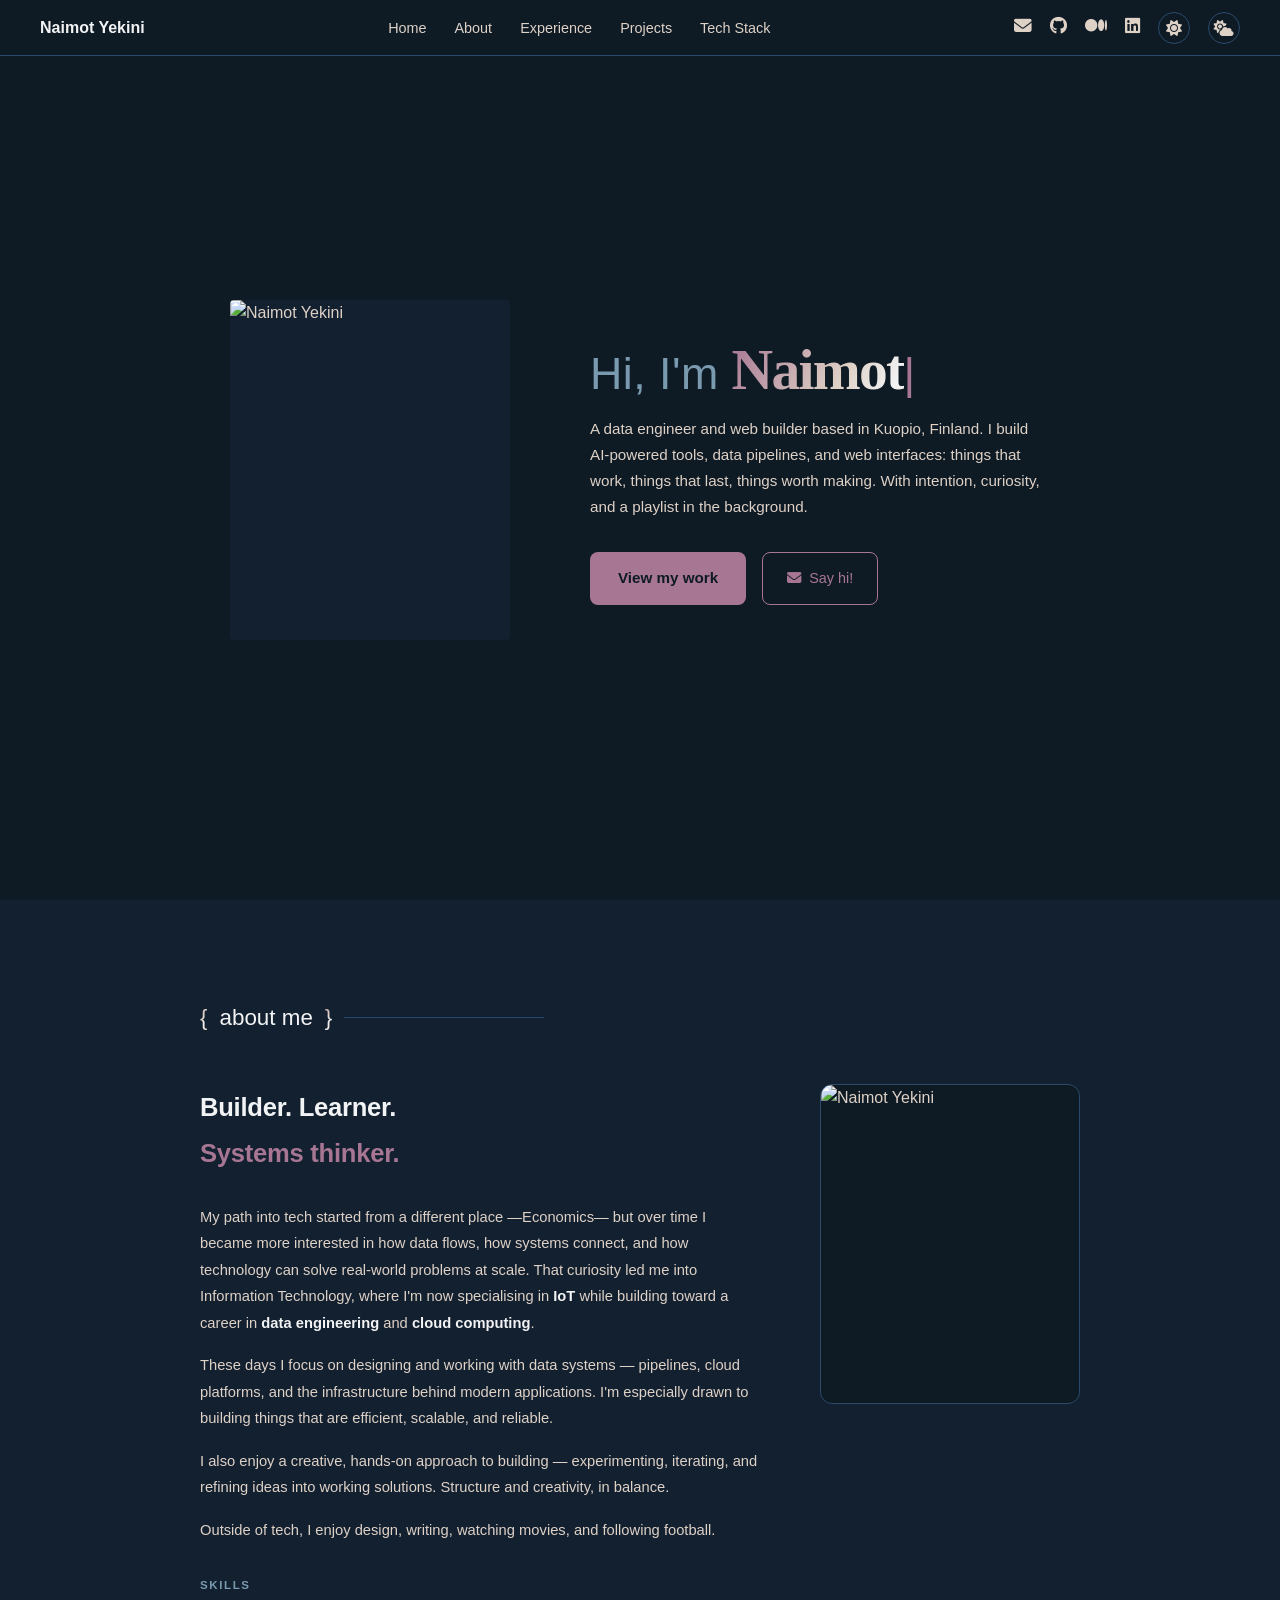
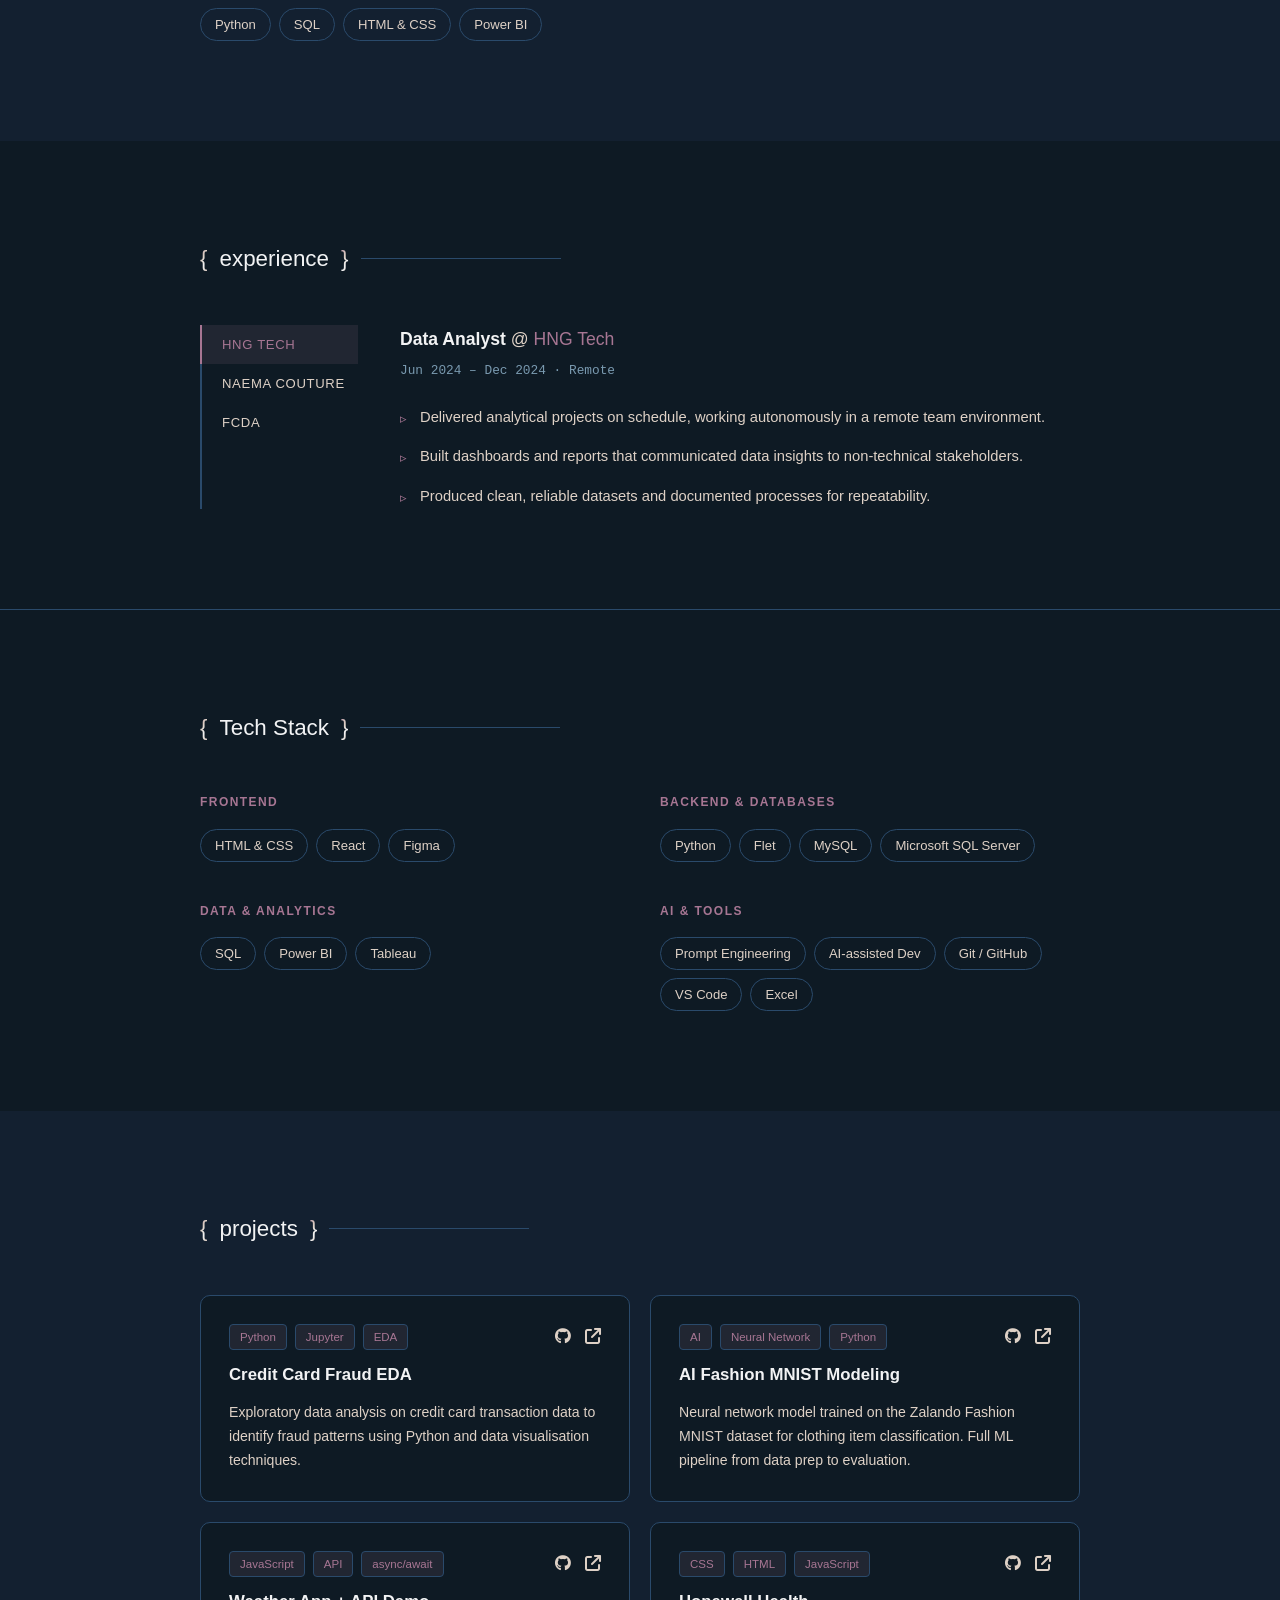
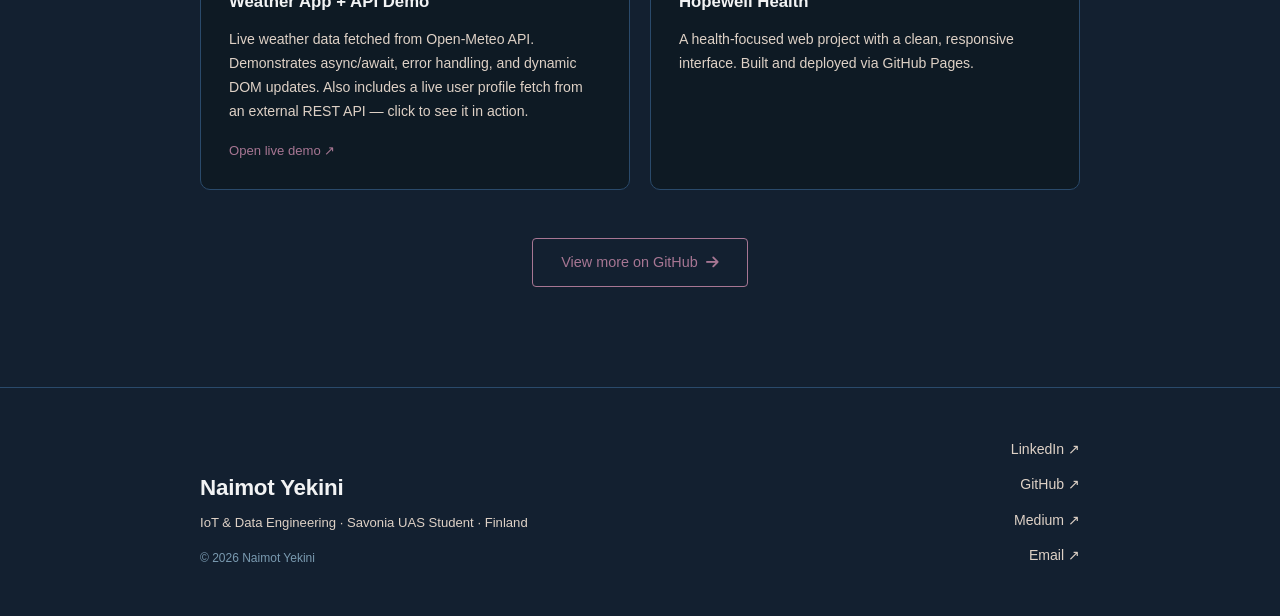
==== index.html @ 06951193 "add weather modal widget" ====
<!DOCTYPE html>
<html lang="en">
<head>
  <meta charset="UTF-8">
  <meta name="viewport" content="width=device-width, initial-scale=1.0">
  <title>Naimot Yekini – Portfolio</title>
  <link rel="stylesheet" href="style.css">
  <link rel="stylesheet" href="https://cdnjs.cloudflare.com/ajax/libs/font-awesome/6.5.0/css/all.min.css">
</head>
<body>

  <!-- Navigation -->
  <nav id="navbar">
    <span class="nav-name">Naimot Yekini</span>
    <ul class="nav-links">
      <li><a href="#home">Home</a></li>
      <li><a href="#about">About</a></li>
      <li><a href="#experience">Experience</a></li>
      <li><a href="#projects">Projects</a></li>
      <li><a href="#tech-stack">Tech Stack</a></li>
    </ul>
    <ul class="nav-icons">
      <li><a href="mailto:naimotyekini95@gmail.com" aria-label="Email"><i class="fas fa-envelope"></i></a></li>
      <li><a href="https://github.com/onikeyek" target="_blank" rel="noopener" aria-label="GitHub"><i class="fab fa-github"></i></a></li>
      <li><a href="https://medium.com/@naimotyekini95" target="_blank" rel="noopener" aria-label="Medium"><i class="fab fa-medium"></i></a></li>
      <li><a href="https://linkedin.com/in/naimot-yekini-46216397" target="_blank" rel="noopener" aria-label="LinkedIn"><i class="fab fa-linkedin"></i></a></li>
      <li><button id="themeToggle" aria-label="Toggle theme"><i class="fas fa-sun"></i></button></li>
      <li><button id="weatherBtn" aria-label="Weather"><i class="fas fa-cloud-sun"></i></button></li>
    </ul>
  </nav>

  <!-- Weather Modal -->
  <div id="weatherModal" class="w-modal-overlay" aria-hidden="true">
    <div class="w-modal" role="dialog" aria-label="Weather Forecast">
      <div class="w-modal-header">
        <div class="w-modal-title">
          <span>⛅</span>
          <h2>Weather Forecast</h2>
        </div>
        <button class="w-modal-close" id="weatherClose" aria-label="Close">✕</button>
      </div>
      <p class="w-modal-sub">Current conditions for selected cities</p>
      <div class="w-city-list">
        <button class="w-city-btn active" data-city="Kuopio"   data-lat="62.8924" data-lon="27.6770">KUOPIO</button>
        <button class="w-city-btn"        data-city="Helsinki" data-lat="60.1699" data-lon="24.9384">HELSINKI</button>
        <button class="w-city-btn"        data-city="Lagos"    data-lat="6.5244"  data-lon="3.3792">LAGOS</button>
        <button class="w-city-btn"        data-city="London"   data-lat="51.5074" data-lon="-0.1278">LONDON</button>
      </div>
      <div class="w-result" id="wResult">
        <div class="w-row"><span class="w-label">CITY</span><span class="w-val" id="wCity">--</span></div>
        <div class="w-row"><span class="w-label">TEMPERATURE</span><span class="w-val" id="wTemp">--</span></div>
        <div class="w-row"><span class="w-label">WIND SPEED</span><span class="w-val" id="wWind">--</span></div>
        <div class="w-row"><span class="w-label">CONDITION</span><span class="w-val" id="wCond">--</span></div>
        <div class="w-row"><span class="w-label">RECORDED AT</span><span class="w-val" id="wTime">--</span></div>
      </div>
    </div>
  </div>

  <!-- Home / Hero Section -->
  <section id="home">
    <div class="hero-image">
      <img src="images/naimotA.png" alt="Naimot Yekini" id="profile-img">
    </div>
    <div class="hero-text">
      <h1>Hi, I'm <span class="highlight">Naimot</span><span class="cursor">|</span></h1>
      <p class="hero-bio">
        A data engineer and web builder based in Kuopio, Finland.
        I build AI-powered tools, data pipelines, and web interfaces:
        things that work, things that last, things worth making.
        With intention, curiosity, and a playlist in the background.
      </p>
      <div class="hero-cta">
        <a href="#projects" class="btn-primary">View my work</a>
        <a href="mailto:naimotyekini95@gmail.com" class="btn-say-hi">
          <i class="fas fa-envelope"></i> Say hi!
        </a>
      </div>
    </div>
  </section>

  <!-- About Section -->
  <section id="about">
    <div class="section-inner">
      <h2 class="about-heading"><span class="about-brace">{</span> about me <span class="about-brace">}</span></h2>

      <div class="about-grid">
        <!-- Left: bio + skills -->
        <div class="about-text">
          <p class="about-tagline">Builder. Learner.<span class="teal">Systems thinker.</span></p>
          <p>
            My path into tech started from a different place —Economics— but over time
            I became more interested in how data flows, how systems connect, and how
            technology can solve real-world problems at scale. That curiosity led me into
            Information Technology, where I'm now specialising in <strong>IoT</strong> while
            building toward a career in <strong>data engineering</strong> and <strong>cloud computing</strong>.
          </p>
          <p>
            These days I focus on designing and working with data systems — pipelines,
            cloud platforms, and the infrastructure behind modern applications. I'm
            especially drawn to building things that are efficient, scalable, and reliable.
          </p>
          <p>
            I also enjoy a creative, hands-on approach to building — experimenting,
            iterating, and refining ideas into working solutions. Structure and creativity,
            in balance.
          </p>
          <p>
            Outside of tech, I enjoy design, writing, watching movies, and following football.
          </p>

          <div class="skills-block">
            <p class="skills-label">Skills</p>
            <div class="skills-tags">
              <span>Python</span>
              <span>SQL</span>
              <span>HTML &amp; CSS</span>
              <span>Power BI</span>
            </div>
          </div>
        </div>

        <!-- Right: photo -->
        <div class="about-image">
          <img src="images/NaimotB.jpeg" alt="Naimot Yekini">
        </div>
      </div>

    </div>
  </section>

  <!-- Experience Section -->
  <section id="experience">
    <div class="section-inner">
      <h2 class="about-heading"><span class="about-brace">{</span> experience <span class="about-brace">}</span></h2>

      <div class="exp-layout">
        <!-- Left: company tabs -->
        <ul class="exp-tabs" role="tablist">
          <li><button class="exp-tab active" data-target="exp-hng" role="tab" aria-selected="true">HNG Tech</button></li>
          <li><button class="exp-tab" data-target="exp-naema" role="tab" aria-selected="false">Naema Couture</button></li>
          <li><button class="exp-tab" data-target="exp-fcda" role="tab" aria-selected="false">FCDA</button></li>
        </ul>

        <!-- Right: details panels -->
        <div class="exp-panels">

          <div class="exp-panel active" id="exp-hng" role="tabpanel">
            <h3>Data Analyst <span class="exp-at">@ <span class="exp-co">HNG Tech</span></span></h3>
            <p class="exp-date">Jun 2024 – Dec 2024 · Remote</p>
            <ul>
              <li>Delivered analytical projects on schedule, working autonomously in a remote team environment.</li>
              <li>Built dashboards and reports that communicated data insights to non-technical stakeholders.</li>
              <li>Produced clean, reliable datasets and documented processes for repeatability.</li>
            </ul>
          </div>

          <div class="exp-panel" id="exp-naema" role="tabpanel">
            <h3>Product Marketing Manager <span class="exp-at">@ <span class="exp-co">Naema Couture</span></span></h3>
            <p class="exp-date">Feb 2017 – Jan 2024 · Ibadan, Nigeria</p>
            <ul>
              <li>Led initiatives from planning to execution, coordinating activities across functions.</li>
              <li>Improved reporting transparency and operational efficiency through structured workflows.</li>
            </ul>
          </div>

          <div class="exp-panel" id="exp-fcda" role="tabpanel">
            <h3>Planning Officer Assistant <span class="exp-at">@ <span class="exp-co">Federal Capital Development Authority</span></span></h3>
            <p class="exp-date">Dec 2015 – Nov 2016 · Abuja, Nigeria</p>
            <ul>
              <li>Compiled and maintained planning reports.</li>
              <li>Organised datasets to improve inter-department information flow.</li>
            </ul>
          </div>

        </div>
      </div>
    </div>
  </section>

  <!-- Tech Stack Section -->
  <section id="tech-stack">
    <div class="section-inner">
      <h2 class="about-heading"><span class="about-brace">{</span> Tech Stack <span class="about-brace">}</span></h2>

      <div class="stack-grid">
        <div class="stack-group">
          <h3>Frontend</h3>
          <div class="skills-tags">
            <span>HTML &amp; CSS</span>
            <span>React</span>
            <span>Figma</span>
          </div>
        </div>
        <div class="stack-group">
          <h3>Backend &amp; Databases</h3>
          <div class="skills-tags">
            <span>Python</span>
            <span>Flet</span>
            <span>MySQL</span>
            <span>Microsoft SQL Server</span>
          </div>
        </div>
        <div class="stack-group">
          <h3>Data &amp; Analytics</h3>
          <div class="skills-tags">
            <span>SQL</span>
            <span>Power BI</span>
            <span>Tableau</span>
          </div>
        </div>
        <div class="stack-group">
          <h3>AI &amp; Tools</h3>
          <div class="skills-tags">
            <span>Prompt Engineering</span>
            <span>AI-assisted Dev</span>
            <span>Git / GitHub</span>
            <span>VS Code</span>
            <span>Excel</span>
          </div>
        </div>
      </div>
    </div>
  </section>

  <!-- Projects Section -->
  <section id="projects">
    <div class="section-inner">
      <h2 class="about-heading"><span class="about-brace">{</span> projects <span class="about-brace">}</span></h2>

      <div class="projects-grid">

        <!-- Credit Card Fraud EDA -->
        <div class="proj-card">
          <div class="proj-card-top">
            <div class="proj-tags">
              <span>Python</span><span>Jupyter</span><span>EDA</span>
            </div>
            <div class="proj-links">
              <a href="https://github.com/onikeyek/credit-card-fraud-eda" target="_blank" rel="noopener" aria-label="GitHub repo"><i class="fab fa-github"></i></a>
              <a href="https://github.com/onikeyek/credit-card-fraud-eda" target="_blank" rel="noopener" aria-label="View project"><i class="fas fa-arrow-up-right-from-square"></i></a>
            </div>
          </div>
          <h3>Credit Card Fraud EDA</h3>
          <p>Exploratory data analysis on credit card transaction data to identify fraud patterns using Python and data visualisation techniques.</p>
        </div>

        <!-- AI Fashion MNIST -->
        <div class="proj-card">
          <div class="proj-card-top">
            <div class="proj-tags">
              <span>AI</span><span>Neural Network</span><span>Python</span>
            </div>
            <div class="proj-links">
              <a href="https://github.com/onikeyek/AI-Modeling-Fashion-MNIST-Dataset-Zalando-" target="_blank" rel="noopener" aria-label="GitHub repo"><i class="fab fa-github"></i></a>
              <a href="https://github.com/onikeyek/AI-Modeling-Fashion-MNIST-Dataset-Zalando-" target="_blank" rel="noopener" aria-label="View project"><i class="fas fa-arrow-up-right-from-square"></i></a>
            </div>
          </div>
          <h3>AI Fashion MNIST Modeling</h3>
          <p>Neural network model trained on the Zalando Fashion MNIST dataset for clothing item classification. Full ML pipeline from data prep to evaluation.</p>
        </div>

        <!-- Weather App -->
        <div class="proj-card">
          <div class="proj-card-top">
            <div class="proj-tags">
              <span>JavaScript</span><span>API</span><span>async/await</span>
            </div>
            <div class="proj-links">
              <a href="https://github.com/onikeyek/BROWSER-PROGRAMMING" target="_blank" rel="noopener" aria-label="GitHub repo"><i class="fab fa-github"></i></a>
              <a href="weather.html" aria-label="Open Weather App"><i class="fas fa-arrow-up-right-from-square"></i></a>
            </div>
          </div>
          <h3>Weather App + API Demo</h3>
          <p>Live weather data fetched from Open-Meteo API. Demonstrates async/await, error handling, and dynamic DOM updates. Also includes a live user profile fetch from an external REST API — click to see it in action.</p>
          <a href="weather.html" class="proj-demo-link">Open live demo ↗</a>
        </div>

        <!-- Hopewell Health -->
        <div class="proj-card">
          <div class="proj-card-top">
            <div class="proj-tags">
              <span>CSS</span><span>HTML</span><span>JavaScript</span>
            </div>
            <div class="proj-links">
              <a href="https://github.com/onikeyek/Hopewell-Health" target="_blank" rel="noopener" aria-label="GitHub repo"><i class="fab fa-github"></i></a>
              <a href="https://onikeyek.github.io/Hopewell-Health" target="_blank" rel="noopener" aria-label="Live site"><i class="fas fa-arrow-up-right-from-square"></i></a>
            </div>
          </div>
          <h3>Hopewell Health</h3>
          <p>A health-focused web project with a clean, responsive interface. Built and deployed via GitHub Pages.</p>
        </div>

      </div>

      <!-- View all on GitHub -->
      <div class="projects-more">
        <a href="https://github.com/onikeyek?tab=repositories" target="_blank" rel="noopener" class="btn-more">
          View more on GitHub <i class="fas fa-arrow-right"></i>
        </a>
      </div>

    </div>
  </section>

  <!-- Footer -->
  <footer id="footer">
    <div class="footer-inner">
      <div class="footer-left">
        <p class="footer-name">Naimot Yekini</p>
        <p class="footer-sub">IoT &amp; Data Engineering · Savonia UAS Student · Finland</p>
        <p class="footer-copy">© 2026 Naimot Yekini</p>
      </div>
      <ul class="footer-links">
        <li><a href="https://linkedin.com/in/naimot-yekini-46216397" target="_blank" rel="noopener">LinkedIn ↗</a></li>
        <li><a href="https://github.com/onikeyek" target="_blank" rel="noopener">GitHub ↗</a></li>
        <li><a href="https://medium.com/@naimotyekini95" target="_blank" rel="noopener">Medium ↗</a></li>
        <li><a href="mailto:naimotyekini95@gmail.com">Email ↗</a></li>
      </ul>
    </div>
  </footer>

  <!-- External JavaScript -->
  <script src="script.js"></script>
</body>
</html>
---- style.css ----
/* ===== Portfolio – Global & Hero ===== */

:root {
  --bg-dark:    #0e1a24;
  --bg-mid:     #132030;
  --border:     #2a4a6b;
  --accent:     #a77693;
  --accent-dim: #a7769320;
  --text-bright:#f2f3f4;
  --text-mid:   #ded1c6;
  --text-muted: #7a9ab0;
}

body.light {
  --bg-dark:    #f2f3f4;
  --bg-mid:     #e4ddd6;
  --border:     #c8bdb5;
  --accent:     #a77693;
  --accent-dim: #a7769318;
  --text-bright:#1a1a2e;
  --text-mid:   #3a3a4a;
  --text-muted: #6a6a7a;
}

*, *::before, *::after { box-sizing: border-box; }

body {
  font-family: Arial, Helvetica, sans-serif;
  line-height: 1.6;
  margin: 0;
  background-color: var(--bg-dark);
  color: var(--text-mid);
}

/* ── Navbar ── */
#navbar {
  position: fixed;
  top: 0; left: 0;
  width: 100%;
  display: flex;
  align-items: center;
  justify-content: space-between;
  padding: 0 40px;
  height: 56px;
  background-color: var(--bg-dark);
  border-bottom: 1px solid var(--border);
  z-index: 100;
}

.nav-name {
  color: var(--text-bright);
  font-size: 1rem;
  font-weight: 600;
  white-space: nowrap;
}

.nav-links {
  display: flex;
  list-style: none;
  margin: 0; padding: 0;
  gap: 28px;
}

.nav-links a {
  color: var(--text-mid);
  text-decoration: none;
  font-size: 0.9rem;
  transition: color 0.2s;
}

.nav-links a:hover { color: var(--accent); }

.nav-icons {
  display: flex;
  list-style: none;
  margin: 0; padding: 0;
  gap: 18px;
}

.nav-icons a {
  color: var(--text-mid);
  font-size: 1.1rem;
  transition: color 0.2s;
}

.nav-icons a:hover { color: var(--accent); }

/* ── Hero Section ── */
#home {
  min-height: 100vh;
  background-color: var(--bg-dark);
  display: flex;
  align-items: center;
  justify-content: center;
  gap: 80px;
  padding: 80px 60px 40px;
}

.hero-image {
  flex-shrink: 0;
  width: 280px;
  height: 340px;
  border-radius: 4px;
  overflow: hidden;
  background-color: var(--bg-mid);
  display: flex;
  align-items: center;
  justify-content: center;
}

.hero-image img {
  width: 100%;
  height: 100%;
  object-fit: cover;
  display: block;
}

.hero-text {
  max-width: 460px;
  color: var(--text-mid);
}

.hero-text h1 {
  font-size: 2.8rem;
  font-weight: 400;
  color: var(--text-muted);
  margin: 0 0 8px 0;
  line-height: 1.2;
  letter-spacing: 0.01em;
}

.hero-text h1 .highlight {
  display: inline;
  font-size: 3.6rem;
  font-weight: 800;
  letter-spacing: -0.03em;
  font-family: 'Georgia', serif;
  background: linear-gradient(
    120deg,
    #a77693 0%,
    #ded1c6 35%,
    #f2f3f4 50%,
    #ded1c6 65%,
    #a77693 100%
  );
  background-size: 200% auto;
  -webkit-background-clip: text;
  -webkit-text-fill-color: transparent;
  background-clip: text;
  animation: sparkle 3s linear infinite;
}

@keyframes sparkle {
  0%   { background-position: 200% center; }
  100% { background-position: -200% center; }
}

/* Section heading sparkle */
.about-brace {
  display: inline;
  background: linear-gradient(
    120deg,
    #a77693 0%,
    #ded1c6 35%,
    #f2f3f4 50%,
    #ded1c6 65%,
    #a77693 100%
  );
  background-size: 200% auto;
  -webkit-background-clip: text;
  -webkit-text-fill-color: transparent;
  background-clip: text;
  animation: sparkle 3s linear infinite;
  font-weight: 300;
}

.cursor {
  display: inline;
  color: var(--accent);
  -webkit-text-fill-color: var(--accent);
  font-size: 2.8rem;
  font-weight: 400;
  animation: blink 1s step-end infinite;
}

@keyframes blink { 50% { opacity: 0; } }

.hero-bio {
  font-size: 0.95rem;
  line-height: 1.7;
  color: var(--text-mid);
  margin: 12px 0 32px 0;
}

.hero-cta {
  display: flex;
  gap: 16px;
  flex-wrap: wrap;
}

.btn-primary {
  padding: 14px 28px;
  background: var(--accent);
  color: var(--bg-dark);
  font-weight: 700;
  font-size: 0.95rem;
  border-radius: 8px;
  text-decoration: none;
  transition: background 0.2s;
}

.btn-primary:hover { background: #cce0f0; }

.btn-say-hi {
  display: inline-flex;
  align-items: center;
  gap: 8px;
  padding: 14px 24px;
  border: 1px solid var(--accent);
  color: var(--accent);
  background: transparent;
  text-decoration: none;
  font-size: 0.9rem;
  border-radius: 8px;
  transition: background 0.2s;
}

.btn-say-hi:hover { background: var(--accent-dim); }

@media (max-width: 700px) {
  #home {
    flex-direction: column;
    gap: 40px;
    padding: 100px 24px 40px;
    text-align: center;
  }
  .hero-image { width: 200px; height: 240px; }
  .hero-text h1 { font-size: 2rem; }
  .hero-text h1 .highlight { font-size: 2.4rem; }
  #navbar { padding: 0 16px; }
  .nav-links { display: none; }
  .nav-name { font-size: 0.9rem; }
}

/* ===== Shared ===== */

img { max-width: 100%; height: auto; display: block; }

.section-inner {
  max-width: 1000px;
  margin: 0 auto;
  padding: 0 60px;
}

.about-heading {
  font-size: 1.4rem;
  font-weight: 400;
  color: var(--text-bright);
  margin: 0 0 48px 0;
  display: flex;
  align-items: center;
  gap: 12px;
}

.about-heading::after {
  content: '';
  display: block;
  height: 1px;
  width: 200px;
  background: var(--border);
}

/* ===== About Section ===== */

#about {
  background-color: var(--bg-mid);
  padding: 100px 0;
}

.about-grid {
  display: grid;
  grid-template-columns: 1fr 260px;
  gap: 60px;
  align-items: start;
}

.about-tagline {
  font-size: 1.6rem !important;
  font-weight: 700;
  color: var(--text-bright) !important;
  line-height: 1.3;
  margin: 0 0 28px 0 !important;
  letter-spacing: -0.01em;
}

.about-tagline .teal {
  color: var(--accent);
  display: block;
}

.about-text p {
  font-size: 0.92rem;
  line-height: 1.8;
  color: var(--text-mid);
  margin: 0 0 16px 0;
}

.about-text strong {
  color: var(--text-bright);
  font-weight: 600;
}

.skills-block { margin-top: 32px; }

.skills-label {
  font-size: 0.72rem !important;
  font-weight: 600;
  letter-spacing: 0.14em;
  text-transform: uppercase;
  color: var(--text-muted) !important;
  margin: 0 0 12px 0 !important;
}

.skills-tags {
  display: flex;
  flex-wrap: wrap;
  gap: 8px;
}

.skills-tags span {
  font-size: 0.82rem;
  color: var(--text-mid);
  border: 1px solid var(--border);
  border-radius: 20px;
  padding: 5px 14px;
  background: transparent;
  transition: border-color 0.2s, color 0.2s;
}

.skills-tags span:hover {
  border-color: var(--accent);
  color: var(--accent);
}

.about-image {
  width: 100%;
  height: 320px;
  border-radius: 12px;
  overflow: hidden;
  background-color: var(--bg-dark);
  border: 1px solid var(--border);
}

.about-image img {
  width: 100%;
  height: 100%;
  object-fit: cover;
  object-position: top;
  display: block;
}

@media (max-width: 768px) {
  .about-grid { grid-template-columns: 1fr; }
  .about-image { height: 360px; position: static; }
  .about-heading::after { width: 80px; }
  .about-tagline { font-size: 1.3rem !important; }
}

/* ===== Experience Section ===== */

#experience {
  background-color: var(--bg-dark);
  padding: 100px 0;
}

.exp-layout {
  display: grid;
  grid-template-columns: 160px 1fr;
}

.exp-tabs {
  list-style: none;
  margin: 0; padding: 0;
  border-left: 2px solid var(--border);
}

.exp-tab {
  display: block;
  width: 100%;
  background: none;
  border: none;
  border-left: 2px solid transparent;
  margin-left: -2px;
  padding: 12px 20px;
  text-align: left;
  font-size: 0.82rem;
  color: var(--text-mid);
  cursor: pointer;
  letter-spacing: 0.05em;
  text-transform: uppercase;
  transition: color 0.2s, border-color 0.2s, background 0.2s;
  white-space: nowrap;
}

.exp-tab:hover {
  color: var(--accent);
  background: var(--accent-dim);
}

.exp-tab.active {
  color: var(--accent);
  border-left-color: var(--accent);
  background: var(--accent-dim);
}

.exp-panels { padding: 0 0 0 40px; }
.exp-panel { display: none; }
.exp-panel.active { display: block; }

.exp-panel h3 {
  font-size: 1.1rem;
  font-weight: 600;
  color: var(--text-bright);
  margin: 0 0 8px 0;
}

.exp-at { font-weight: 400; color: var(--text-mid); }
.exp-co { color: var(--accent); }

.exp-date {
  font-size: 0.8rem;
  color: var(--text-muted);
  margin: 0 0 24px 0;
  font-family: monospace;
}

.exp-panel ul {
  list-style: none;
  padding: 0; margin: 0;
  display: flex;
  flex-direction: column;
  gap: 14px;
}

.exp-panel li {
  font-size: 0.92rem;
  color: var(--text-mid);
  line-height: 1.7;
  padding-left: 20px;
  position: relative;
}

.exp-panel li::before {
  content: '▹';
  position: absolute;
  left: 0;
  color: var(--accent);
  font-size: 0.8rem;
  top: 3px;
}

@media (max-width: 600px) {
  .exp-layout { grid-template-columns: 1fr; }
  .exp-tabs {
    display: flex;
    border-left: none;
    border-bottom: 2px solid var(--border);
    overflow-x: auto;
    margin-bottom: 32px;
  }
  .exp-tab {
    border-left: none;
    border-bottom: 2px solid transparent;
    margin-left: 0;
    margin-bottom: -2px;
  }
  .exp-tab.active {
    border-left-color: transparent;
    border-bottom-color: var(--accent);
  }
  .exp-panels { padding: 0; }
  .section-inner { padding: 0 20px; }
}
/* ===== Projects Section ===== */

#projects {
  background-color: var(--bg-mid);
  padding: 100px 0;
}

.projects-grid {
  display: grid;
  grid-template-columns: repeat(2, 1fr);
  gap: 20px;
  margin-bottom: 48px;
}

.proj-card {
  text-decoration: none;
  background: var(--bg-dark);
  border: 1px solid var(--border);
  border-radius: 10px;
  padding: 28px;
  display: flex;
  flex-direction: column;
  gap: 12px;
  transition: border-color 0.2s, transform 0.2s;
}

.proj-card:hover {
  border-color: var(--accent);
  transform: translateY(-4px);
}

.proj-card-top {
  display: flex;
  align-items: center;
  justify-content: space-between;
}

.proj-tags {
  display: flex;
  flex-wrap: wrap;
  gap: 8px;
}

.proj-tags span {
  font-size: 0.72rem;
  color: var(--accent);
  border: 1px solid var(--border);
  border-radius: 4px;
  padding: 3px 10px;
  background: var(--accent-dim);
}

.proj-links {
  display: flex;
  gap: 14px;
}

.proj-links a {
  color: var(--text-mid);
  font-size: 1rem;
  transition: color 0.2s;
}

.proj-links a:hover { color: var(--accent); }

.proj-card h3 {
  font-size: 1.05rem;
  font-weight: 600;
  color: var(--text-bright);
  margin: 0;
}

.proj-card p {
  font-size: 0.88rem;
  color: var(--text-mid);
  line-height: 1.7;
  margin: 0;
  flex: 1;
}

.projects-more {
  text-align: center;
  margin-top: 16px;
}

.btn-more {
  display: inline-flex;
  align-items: center;
  gap: 8px;
  font-size: 0.9rem;
  color: var(--accent);
  text-decoration: none;
  border: 1px solid var(--accent);
  padding: 12px 28px;
  border-radius: 4px;
  transition: background 0.2s;
}

.btn-more:hover { background: var(--accent-dim); }

@media (max-width: 640px) {
  .projects-grid { grid-template-columns: 1fr; }
}

/* ===== API Demo Section ===== */

#api-demo {
  background-color: var(--bg-dark);
  padding: 100px 0;
}

.demo-desc {
  font-size: 0.92rem;
  color: var(--text-mid);
  margin: 0 0 28px 0;
}

.btn-load {
  padding: 12px 28px;
  font-size: 0.95rem;
  font-weight: 600;
  cursor: pointer;
  background-color: var(--accent);
  color: var(--bg-dark);
  border: none;
  border-radius: 4px;
  margin-bottom: 28px;
  transition: background 0.2s;
}

.btn-load:hover { background-color: #cce0f0; }
.btn-load:disabled { background-color: var(--text-muted); cursor: not-allowed; }

#dataOutput .data-card {
  border: 1px solid var(--border);
  border-radius: 8px;
  padding: 20px 24px;
  max-width: 420px;
  background-color: var(--bg-mid);
  margin-top: 4px;
}

#dataOutput .data-card h3 {
  font-size: 1rem;
  font-weight: 600;
  color: var(--text-bright);
  margin: 0 0 16px 0;
}

#dataOutput .data-card p {
  margin: 10px 0;
  padding-bottom: 10px;
  border-bottom: 1px solid var(--border);
  font-size: 0.88rem;
  color: var(--text-mid);
}

#dataOutput .data-card p:last-child {
  border-bottom: none;
  margin-bottom: 0;
  padding-bottom: 0;
}

#dataOutput .data-card span.label {
  color: var(--accent);
  font-weight: 600;
  margin-right: 8px;
}

.data-status { font-style: italic; color: var(--text-mid); }
.data-error  { color: #e07070; font-weight: 600; }

/* ===== Footer ===== */

#footer {
  background-color: var(--bg-mid);
  border-top: 1px solid var(--border);
  padding: 48px 0;
}

.footer-inner {
  max-width: 1000px;
  margin: 0 auto;
  padding: 0 60px;
  display: flex;
  align-items: flex-end;
  justify-content: space-between;
}

.footer-name {
  font-size: 1.4rem;
  font-weight: 700;
  color: var(--text-bright);
  margin: 0 0 6px 0;
  letter-spacing: -0.01em;
}

.footer-sub {
  font-size: 0.82rem;
  color: var(--text-mid);
  margin: 0 0 16px 0;
}

.footer-copy {
  font-size: 0.75rem;
  color: var(--text-muted);
  margin: 0;
}

.footer-links {
  list-style: none;
  margin: 0; padding: 0;
  display: flex;
  flex-direction: column;
  align-items: flex-end;
  gap: 10px;
}

.footer-links a {
  font-size: 0.88rem;
  color: var(--text-mid);
  text-decoration: none;
  transition: color 0.2s;
}

.footer-links a:hover { color: var(--accent); }

@media (max-width: 600px) {
  .footer-inner {
    flex-direction: column;
    align-items: flex-start;
    gap: 28px;
    padding: 0 24px;
  }
  .footer-links { align-items: flex-start; }
}

/* ===== Weather App ===== */

#cityButtons {
  display: flex;
  gap: 10px;
  flex-wrap: wrap;
  margin-bottom: 16px;
}

.city-btn {
  padding: 10px 20px;
  font-size: 1rem;
  cursor: pointer;
  background-color: var(--accent);
  color: var(--bg-dark);
  border: none;
  border-radius: 4px;
}

.city-btn:hover { background-color: #cce0f0; }

#output {
  background: var(--bg-mid);
  color: var(--text-mid);
  padding: 12px;
  border-radius: 4px;
  font-size: 0.9rem;
  min-height: 40px;
  white-space: pre-wrap;
}

.proj-demo-link {
  font-size: 0.82rem;
  color: var(--accent);
  text-decoration: none;
  margin-top: 4px;
  transition: opacity 0.2s;
}

.proj-demo-link:hover { opacity: 0.75; }

/* ===== Tech Stack Section ===== */

#tech-stack {
  background-color: var(--bg-dark);
  padding: 100px 0;
  border-top: 1px solid var(--border);
}

.stack-grid {
  display: grid;
  grid-template-columns: repeat(2, 1fr);
  gap: 40px;
}

.stack-group h3 {
  font-size: 0.75rem;
  font-weight: 600;
  letter-spacing: 0.12em;
  text-transform: uppercase;
  color: var(--accent);
  margin: 0 0 16px 0;
}

@media (max-width: 600px) {
  .stack-grid { grid-template-columns: 1fr; }
}

/* ===== Theme Toggle ===== */

#themeToggle {
  background: none;
  border: 1px solid var(--border);
  color: var(--text-mid);
  font-size: 1rem;
  width: 32px;
  height: 32px;
  border-radius: 50%;
  cursor: pointer;
  display: flex;
  align-items: center;
  justify-content: center;
  transition: color 0.2s, border-color 0.2s;
}

#themeToggle:hover {
  color: var(--accent);
  border-color: var(--accent);
}

/* Light mode: gradient text needs dark fallback */
body.light .hero-text h1 .highlight {
  background: linear-gradient(120deg, #a77693 0%, #6a3a5a 40%, #3a1a2e 100%);
  background-size: 200% auto;
  -webkit-background-clip: text;
  -webkit-text-fill-color: transparent;
  background-clip: text;
  animation: sparkle 3s linear infinite;
}

body.light .about-brace {
  background: linear-gradient(120deg, #a77693 0%, #6a3a5a 40%, #3a1a2e 100%);
  background-size: 200% auto;
  -webkit-background-clip: text;
  -webkit-text-fill-color: transparent;
  background-clip: text;
  animation: sparkle 3s linear infinite;
}

/* ===== Weather Modal ===== */

#weatherBtn {
  background: none;
  border: 1px solid var(--border);
  color: var(--text-mid);
  font-size: 1rem;
  width: 32px;
  height: 32px;
  border-radius: 50%;
  cursor: pointer;
  display: flex;
  align-items: center;
  justify-content: center;
  transition: color 0.2s, border-color 0.2s;
}

#weatherBtn:hover {
  color: var(--accent);
  border-color: var(--accent);
}

.w-modal-overlay {
  position: fixed;
  inset: 0;
  background: rgba(0,0,0,0.6);
  backdrop-filter: blur(4px);
  z-index: 999;
  display: flex;
  align-items: center;
  justify-content: center;
  opacity: 0;
  pointer-events: none;
  transition: opacity 0.25s;
}

.w-modal-overlay.open {
  opacity: 1;
  pointer-events: all;
}

.w-modal {
  background: var(--bg-mid);
  border: 1px solid var(--border);
  border-radius: 16px;
  padding: 28px;
  width: 100%;
  max-width: 400px;
  margin: 16px;
  transform: translateY(20px);
  transition: transform 0.25s;
}

.w-modal-overlay.open .w-modal {
  transform: translateY(0);
}

.w-modal-header {
  display: flex;
  align-items: center;
  justify-content: space-between;
  margin-bottom: 6px;
}

.w-modal-title {
  display: flex;
  align-items: center;
  gap: 10px;
}

.w-modal-title h2 {
  font-size: 1.1rem;
  font-weight: 700;
  color: var(--text-bright);
  text-transform: uppercase;
  letter-spacing: 0.08em;
  margin: 0;
}

.w-modal-close {
  background: none;
  border: 1px solid var(--border);
  color: var(--text-mid);
  width: 28px;
  height: 28px;
  border-radius: 50%;
  cursor: pointer;
  font-size: 0.8rem;
  display: flex;
  align-items: center;
  justify-content: center;
  transition: color 0.2s, border-color 0.2s;
}

.w-modal-close:hover {
  color: var(--accent);
  border-color: var(--accent);
}

.w-modal-sub {
  font-size: 0.82rem;
  color: var(--text-muted);
  font-style: italic;
  margin-bottom: 20px;
}

.w-city-list {
  display: flex;
  flex-direction: column;
  gap: 8px;
  margin-bottom: 20px;
}

.w-city-btn {
  width: 100%;
  padding: 12px;
  background: var(--bg-dark);
  border: 1px solid var(--border);
  border-radius: 8px;
  color: var(--text-mid);
  font-size: 0.82rem;
  font-weight: 600;
  letter-spacing: 0.1em;
  cursor: pointer;
  transition: background 0.2s, border-color 0.2s, color 0.2s;
}

.w-city-btn:hover {
  border-color: var(--accent);
  color: var(--accent);
}

.w-city-btn.active {
  background: var(--accent);
  border-color: var(--accent);
  color: var(--bg-dark);
}

.w-result {
  background: var(--bg-dark);
  border: 1px solid var(--border);
  border-radius: 10px;
  overflow: hidden;
}

.w-row {
  display: flex;
  align-items: center;
  justify-content: space-between;
  padding: 12px 16px;
  border-bottom: 1px solid var(--border);
  font-size: 0.85rem;
}

.w-row:last-child { border-bottom: none; }

.w-label {
  color: var(--accent);
  font-weight: 600;
  font-size: 0.72rem;
  letter-spacing: 0.08em;
  text-transform: uppercase;
}

.w-val {
  color: var(--text-bright);
  font-weight: 500;
}
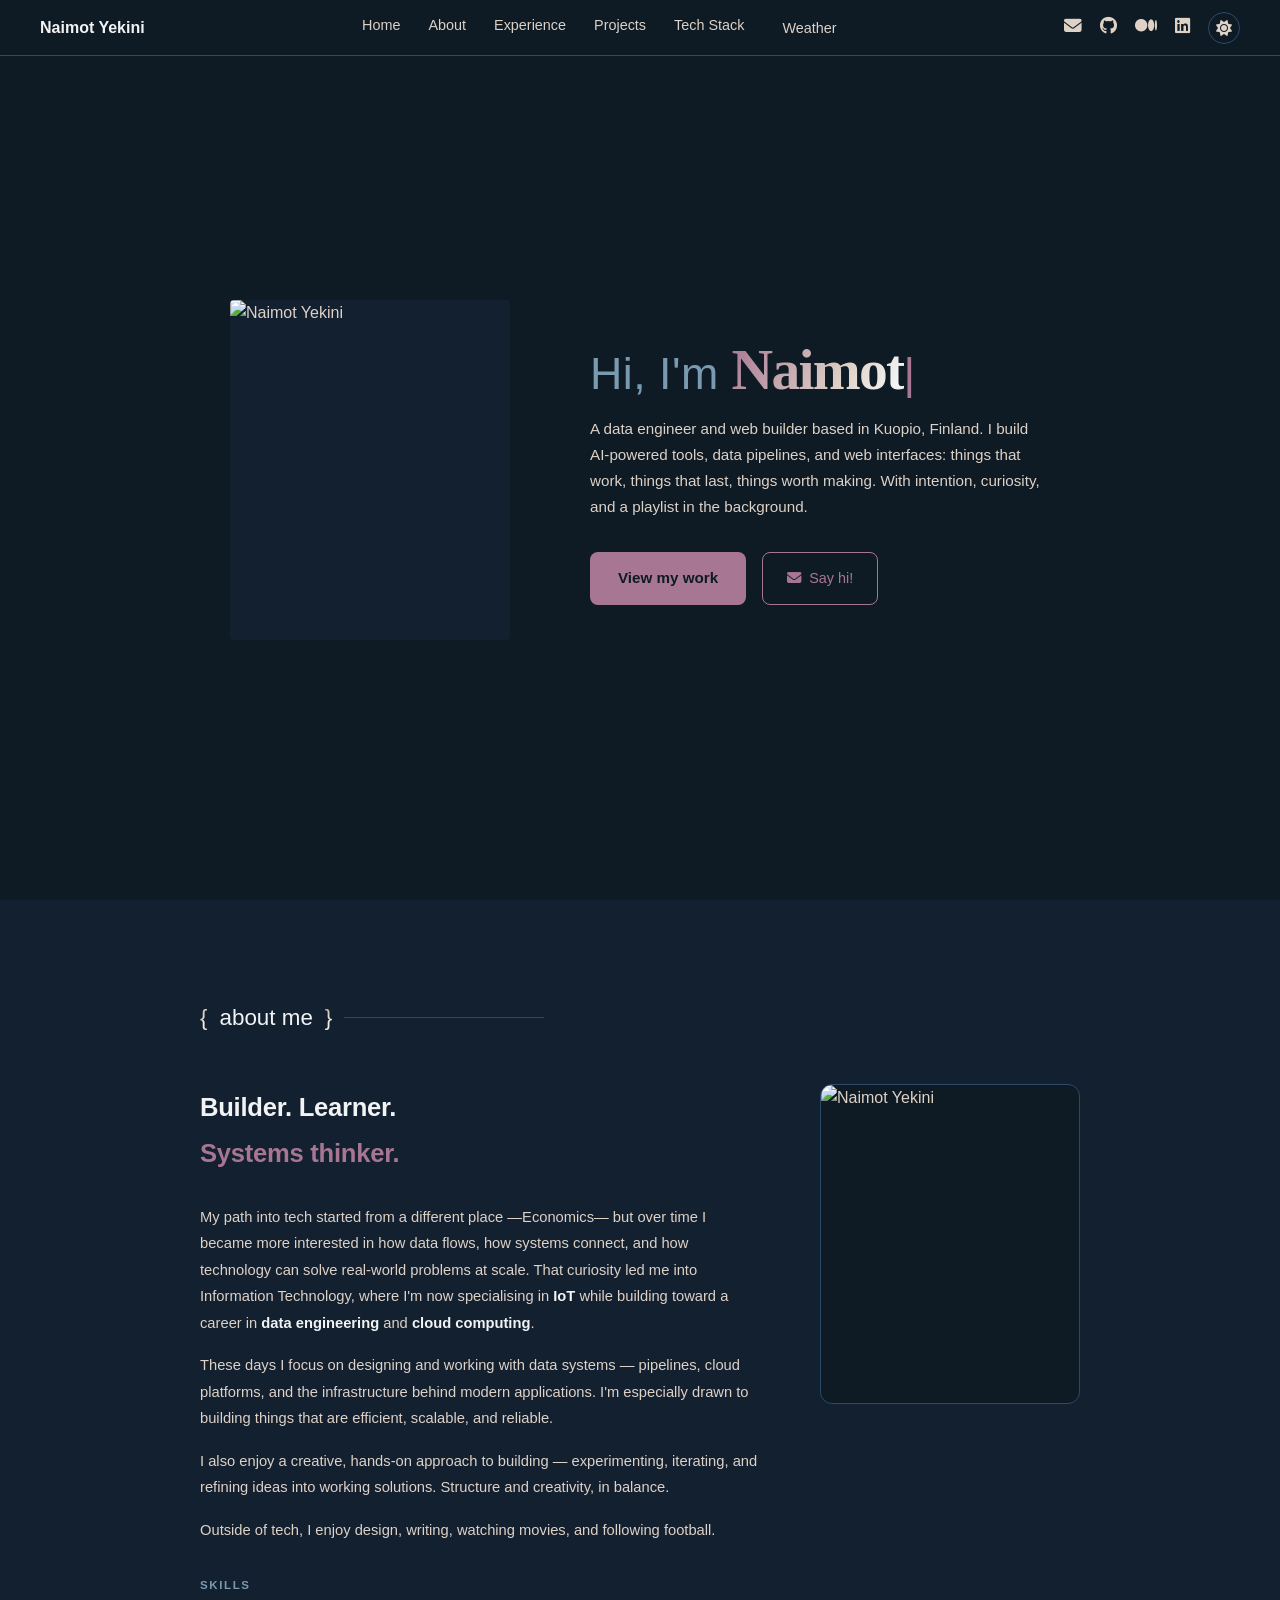
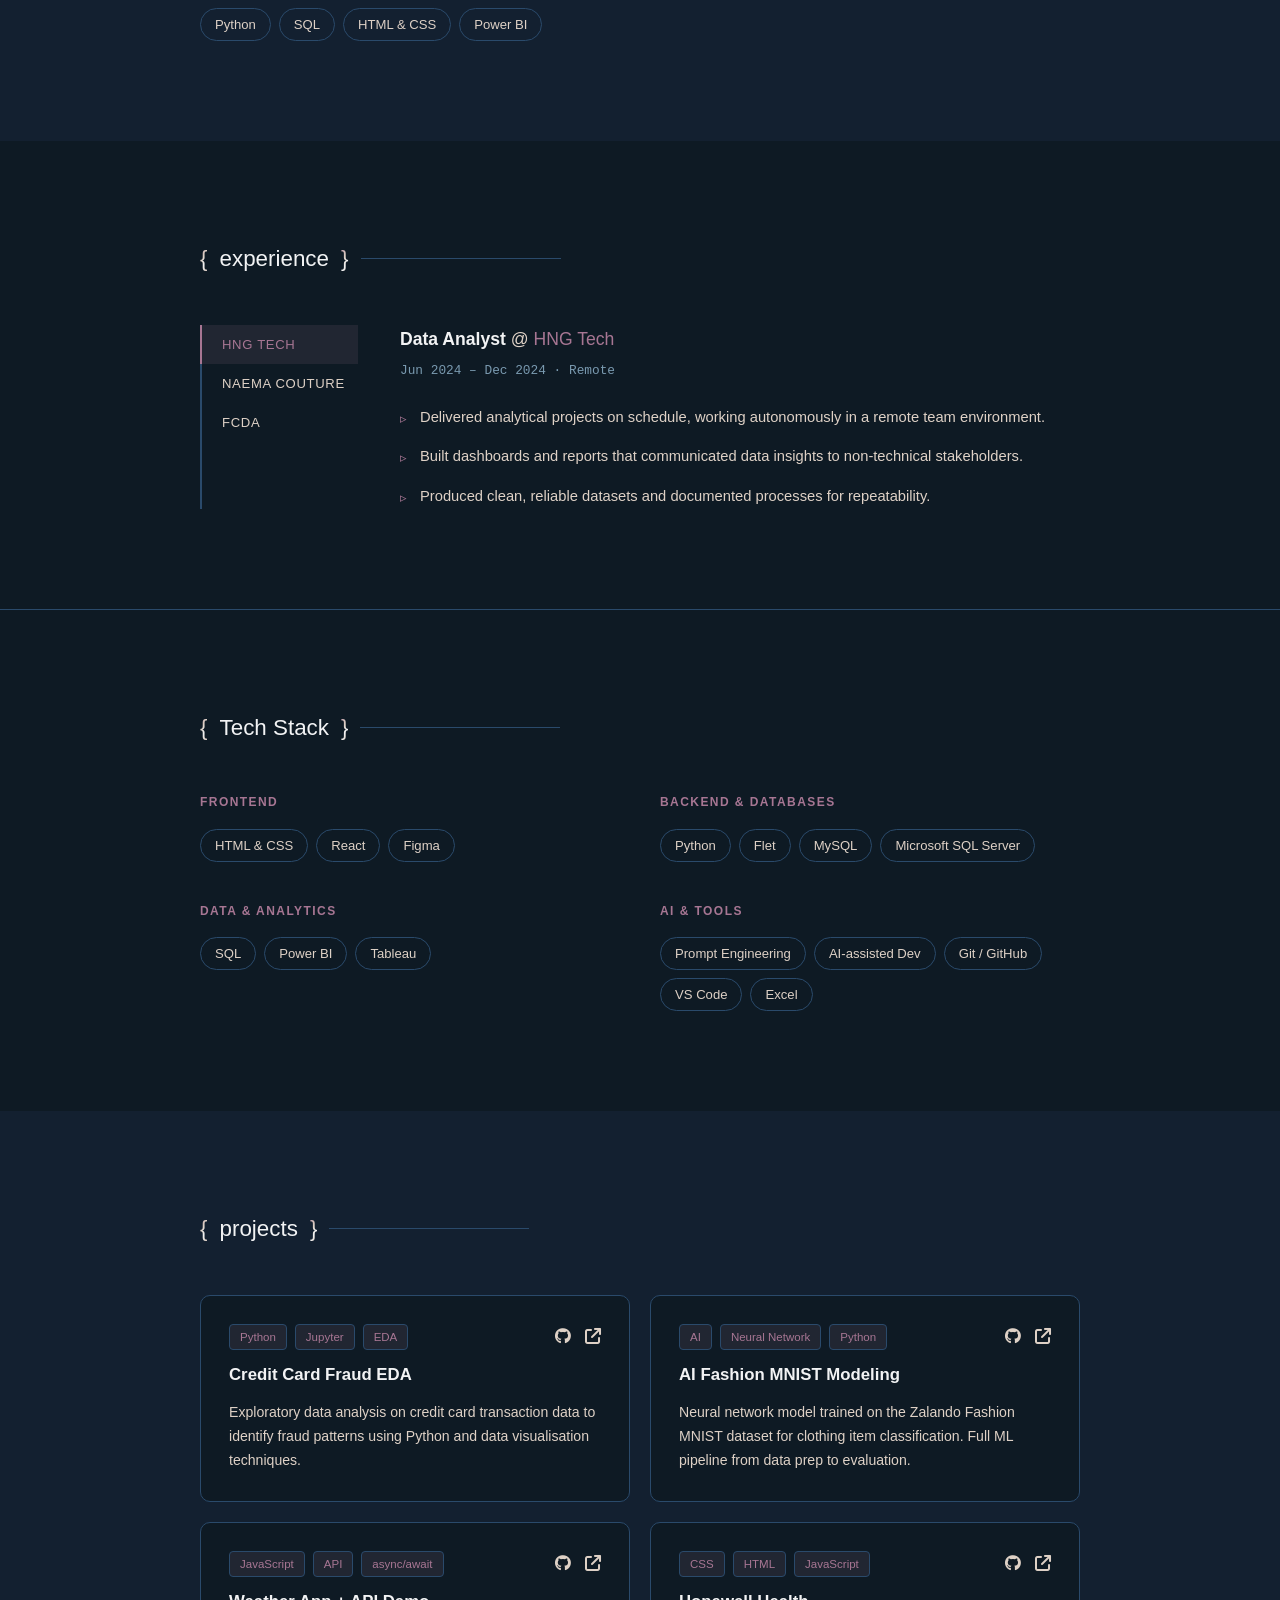
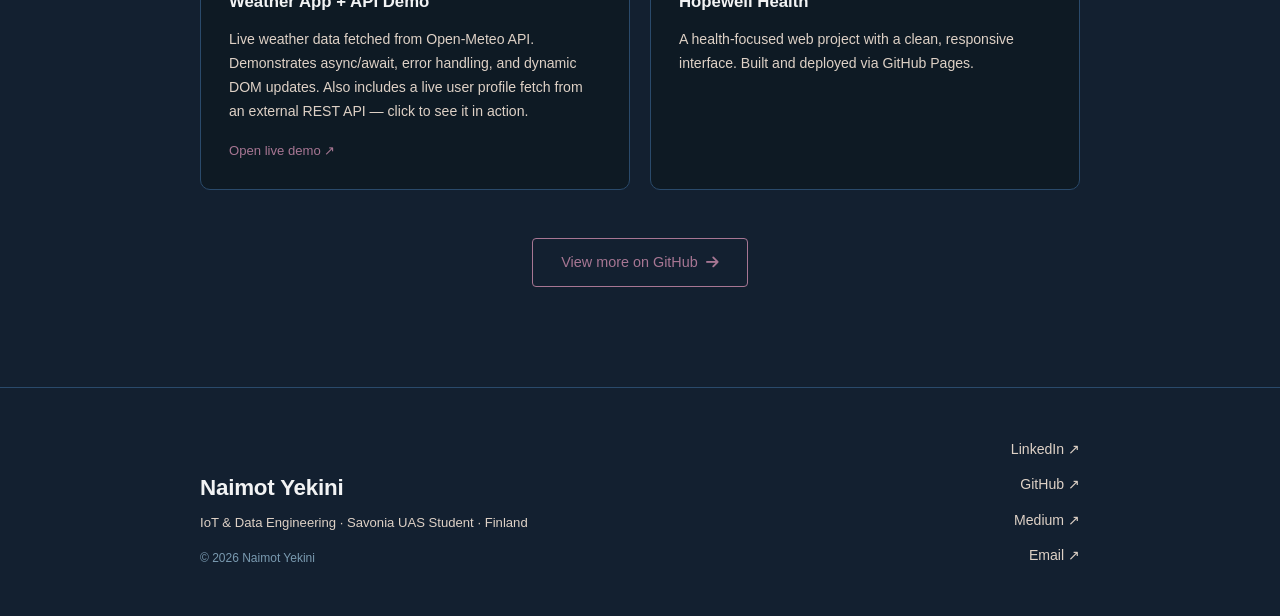
==== commit 4409c13c: "fix weather modal popup" ====
--- a/index.html
+++ b/index.html
@@ -18,6 +18,7 @@
       <li><a href="#experience">Experience</a></li>
       <li><a href="#projects">Projects</a></li>
       <li><a href="#tech-stack">Tech Stack</a></li>
+      <li><button id="weatherBtn" class="nav-weather-btn">Weather</button></li>
     </ul>
     <ul class="nav-icons">
       <li><a href="mailto:naimotyekini95@gmail.com" aria-label="Email"><i class="fas fa-envelope"></i></a></li>
@@ -25,7 +26,6 @@
       <li><a href="https://medium.com/@naimotyekini95" target="_blank" rel="noopener" aria-label="Medium"><i class="fab fa-medium"></i></a></li>
       <li><a href="https://linkedin.com/in/naimot-yekini-46216397" target="_blank" rel="noopener" aria-label="LinkedIn"><i class="fab fa-linkedin"></i></a></li>
       <li><button id="themeToggle" aria-label="Toggle theme"><i class="fas fa-sun"></i></button></li>
-      <li><button id="weatherBtn" aria-label="Weather"><i class="fas fa-cloud-sun"></i></button></li>
     </ul>
   </nav>
 
--- a/style.css
+++ b/style.css
@@ -829,38 +829,32 @@
 
 /* ===== Weather Modal ===== */
 
-#weatherBtn {
+#weatherBtn, .nav-weather-btn {
   background: none;
-  border: 1px solid var(--border);
-  color: var(--text-mid);
-  font-size: 1rem;
-  width: 32px;
-  height: 32px;
-  border-radius: 50%;
+  border: none;
+  color: var(--text-mid);
+  font-size: 0.9rem;
   cursor: pointer;
-  display: flex;
-  align-items: center;
-  justify-content: center;
-  transition: color 0.2s, border-color 0.2s;
-}
-
-#weatherBtn:hover {
-  color: var(--accent);
-  border-color: var(--accent);
-}
+  padding: 8px 10px;
+  transition: color 0.2s;
+  font-family: inherit;
+}
+
+.nav-weather-btn:hover { color: var(--accent); }
 
 .w-modal-overlay {
   position: fixed;
   inset: 0;
-  background: rgba(0,0,0,0.6);
-  backdrop-filter: blur(4px);
-  z-index: 999;
+  background: rgba(0, 0, 0, 0.65);
+  backdrop-filter: blur(6px);
+  -webkit-backdrop-filter: blur(6px);
+  z-index: 9999;
   display: flex;
   align-items: center;
   justify-content: center;
   opacity: 0;
   pointer-events: none;
-  transition: opacity 0.25s;
+  transition: opacity 0.25s ease;
 }
 
 .w-modal-overlay.open {
@@ -874,14 +868,16 @@
   border-radius: 16px;
   padding: 28px;
   width: 100%;
-  max-width: 400px;
+  max-width: 380px;
   margin: 16px;
-  transform: translateY(20px);
-  transition: transform 0.25s;
+  transform: translateY(24px) scale(0.97);
+  transition: transform 0.25s ease;
+  position: relative;
+  z-index: 10000;
 }
 
 .w-modal-overlay.open .w-modal {
-  transform: translateY(0);
+  transform: translateY(0) scale(1);
 }
 
 .w-modal-header {
@@ -995,3 +991,18 @@
   color: var(--text-bright);
   font-weight: 500;
 }
+
+.nav-weather-btn {
+  background: none;
+  border: none;
+  color: var(--text-mid);
+  font-size: 0.9rem;
+  cursor: pointer;
+  padding: 8px 10px;
+  transition: color 0.2s;
+  font-family: inherit;
+}
+
+.nav-weather-btn:hover {
+  color: var(--accent);
+}
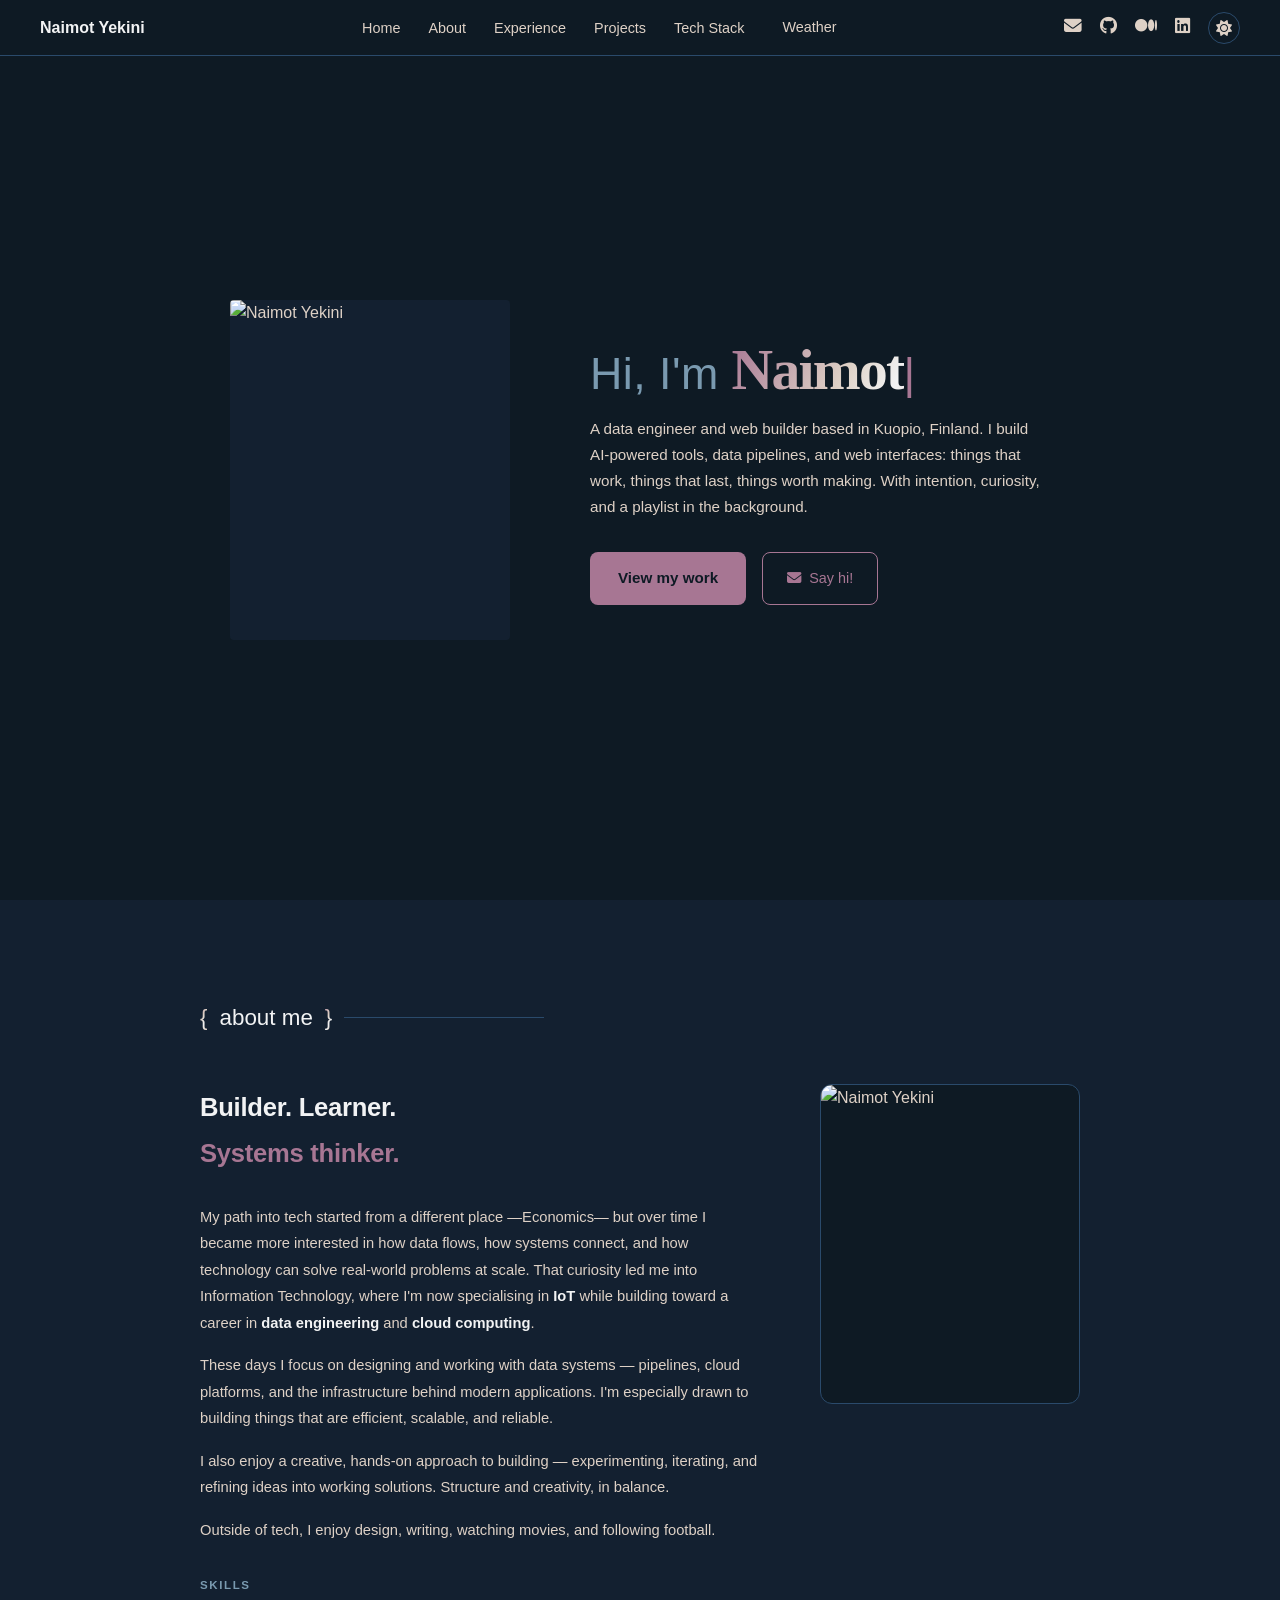
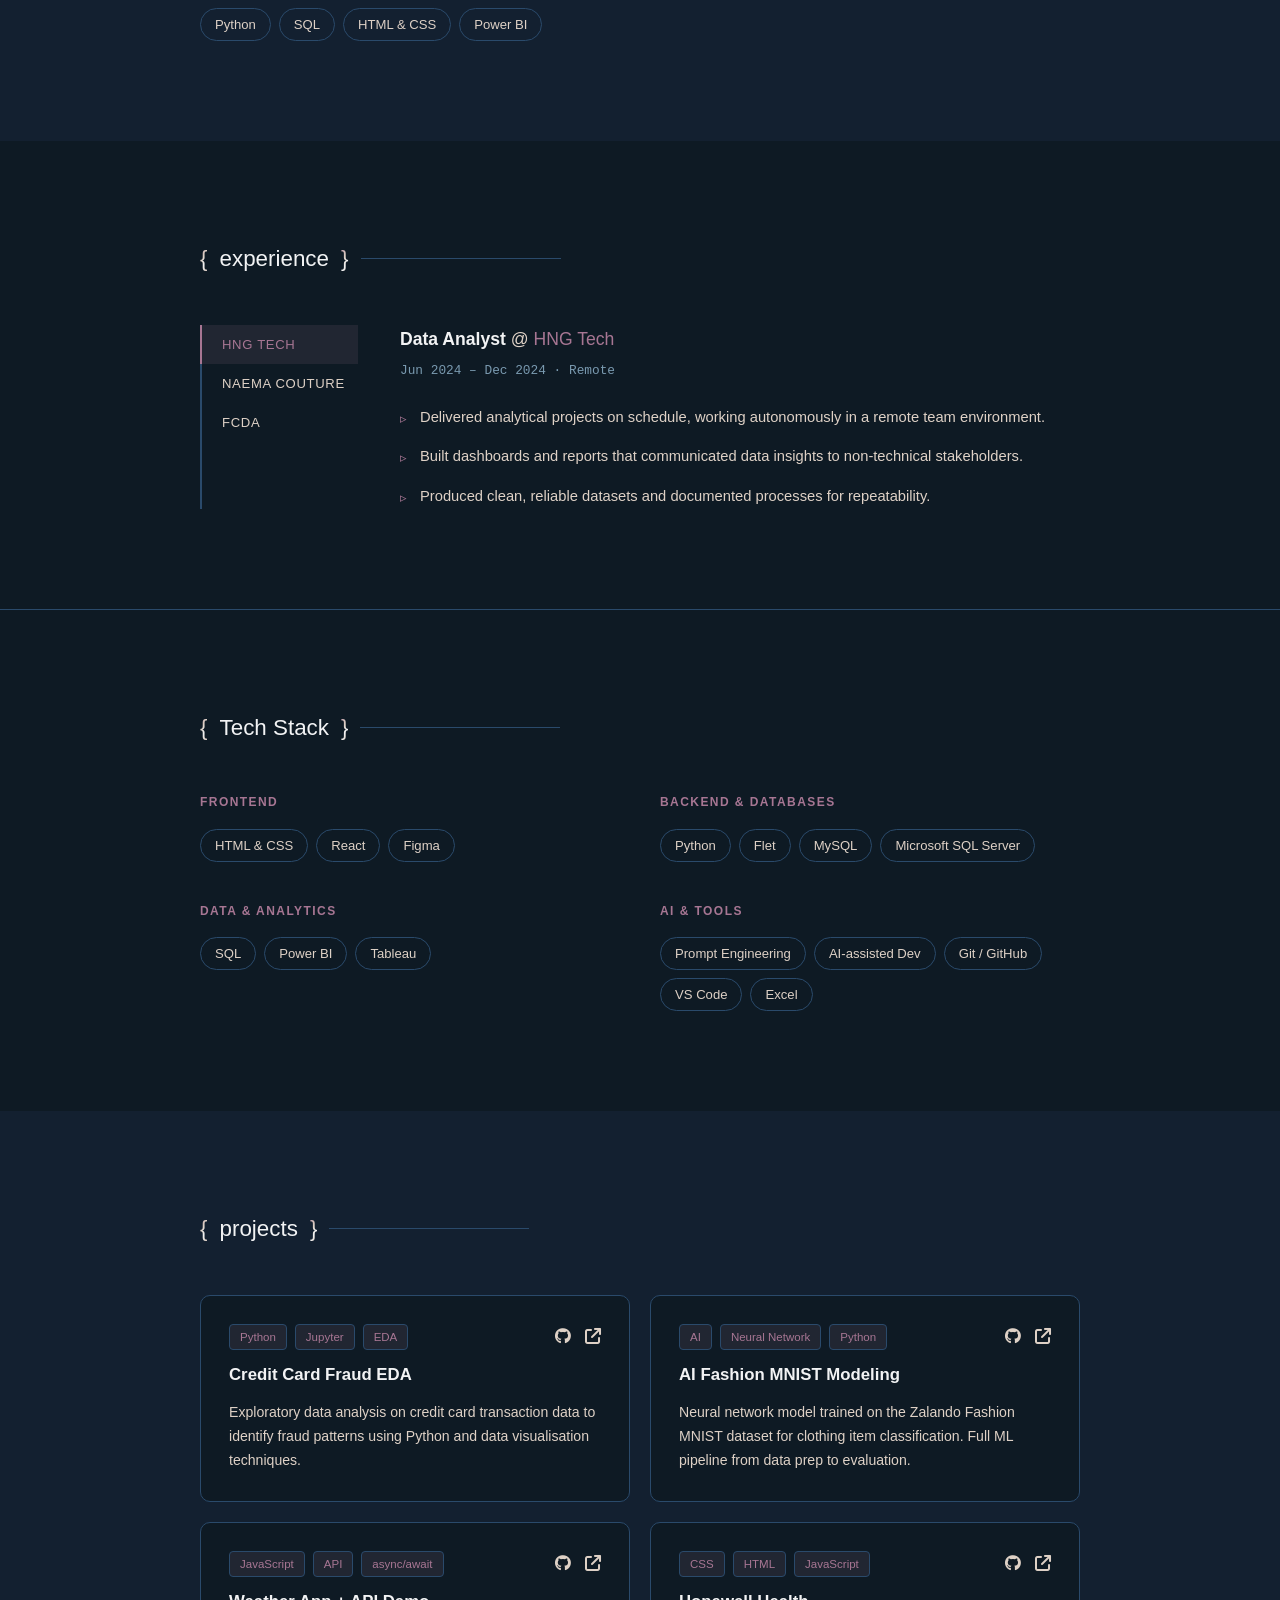
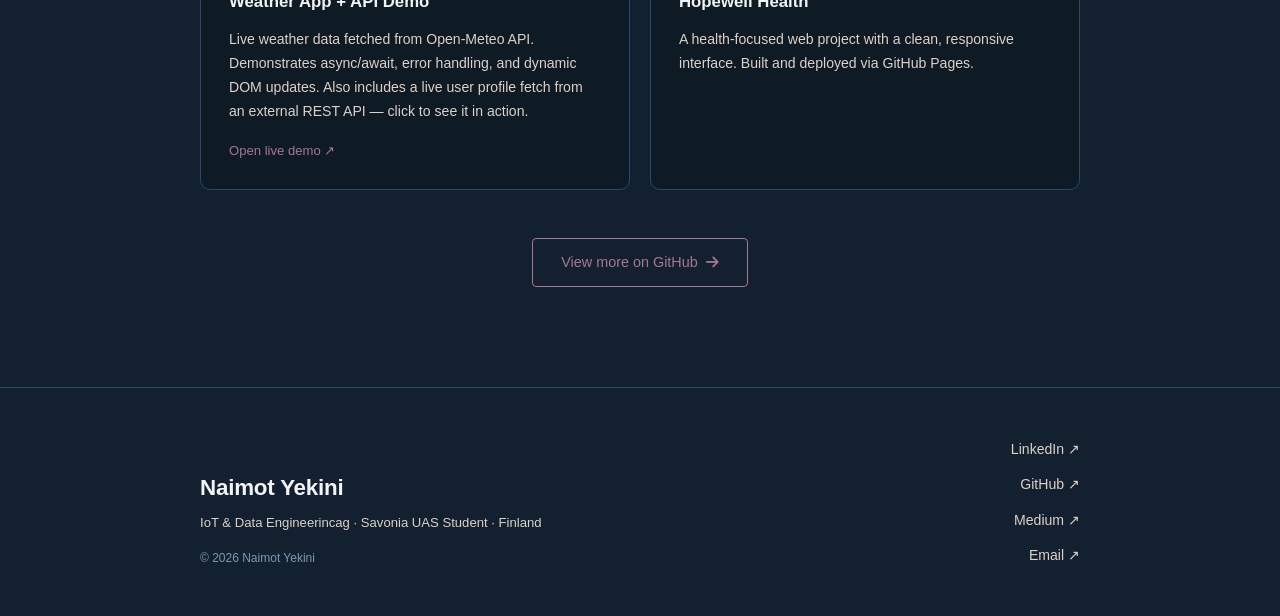
==== commit 2d562187: "fix weather" ====
--- a/index.html
+++ b/index.html
@@ -18,7 +18,7 @@
       <li><a href="#experience">Experience</a></li>
       <li><a href="#projects">Projects</a></li>
       <li><a href="#tech-stack">Tech Stack</a></li>
-      <li><button id="weatherBtn" class="nav-weather-btn">Weather</button></li>
+      <li><a href="#" id="weatherBtn" class="nav-weather-btn">Weather</a></li>
     </ul>
     <ul class="nav-icons">
       <li><a href="mailto:naimotyekini95@gmail.com" aria-label="Email"><i class="fas fa-envelope"></i></a></li>
@@ -307,7 +307,7 @@
     <div class="footer-inner">
       <div class="footer-left">
         <p class="footer-name">Naimot Yekini</p>
-        <p class="footer-sub">IoT &amp; Data Engineering · Savonia UAS Student · Finland</p>
+        <p class="footer-sub">IoT &amp; Data Engineerincag · Savonia UAS Student · Finland</p>
         <p class="footer-copy">© 2026 Naimot Yekini</p>
       </div>
       <ul class="footer-links">
--- a/style.css
+++ b/style.css
@@ -59,6 +59,7 @@
   list-style: none;
   margin: 0; padding: 0;
   gap: 28px;
+  align-items: center;
 }
 
 .nav-links a {
@@ -993,14 +994,13 @@
 }
 
 .nav-weather-btn {
-  background: none;
-  border: none;
-  color: var(--text-mid);
+  color: var(--text-mid);
+  text-decoration: none;
   font-size: 0.9rem;
   cursor: pointer;
   padding: 8px 10px;
+  display: inline-block;
   transition: color 0.2s;
-  font-family: inherit;
 }
 
 .nav-weather-btn:hover {
